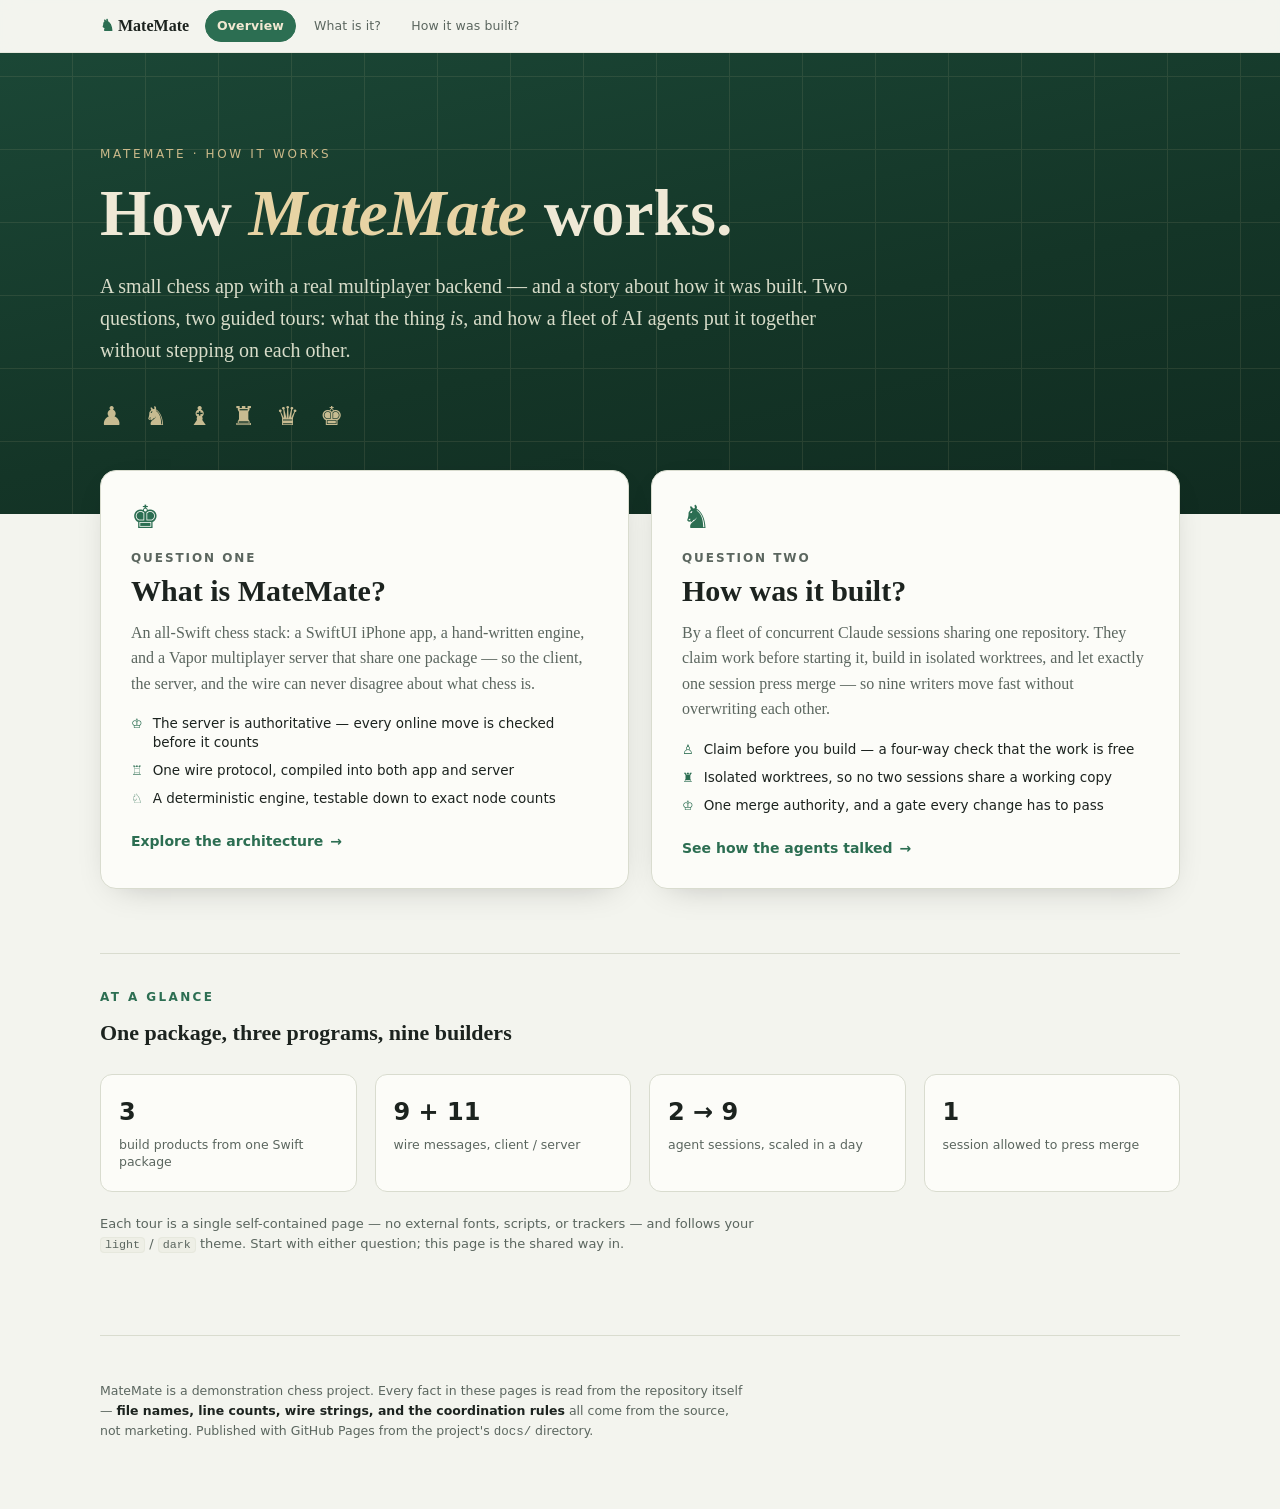
==== docs/index.html @ 02611918 "Docs: add a "How MateMate Works" hub landing page (#174) Add docs/index.html — a small hub / front d" ====
<!doctype html>
<html lang="en">
<head>
<meta charset="utf-8">
<meta name="viewport" content="width=device-width,initial-scale=1">
<meta name="color-scheme" content="light dark">
<title>How MateMate Works</title>
<style>body{margin:0;padding:0}img{max-width:100%}</style>
</head>
<body>

<style>
:root{
  --green:#2C6E52; --green-deep:#1C4A37; --green-hero:#173D2E;
  --buff:#E7D3A4; --buff-soft:#EFE2C0;
  --bg:#F3F4EE; --surface:#FCFCF8; --surface-2:#EEEFE6;
  --ink:#1C231F; --ink-soft:#5B665F; --line:#D9DCCF; --line-soft:#E6E8DD;
  --accent:#2C6E52; --accent-ink:#F1E9D2;
  --mono:ui-monospace,"SF Mono",Menlo,Consolas,monospace;
  --serif:"Iowan Old Style",Palatino,"Palatino Linotype","Book Antiqua",Georgia,serif;
  --sans:-apple-system,BlinkMacSystemFont,"Segoe UI",system-ui,sans-serif;
}
@media (prefers-color-scheme: dark){
  :root{
    --bg:#0F1512; --surface:#161E19; --surface-2:#1C2620;
    --ink:#E8EBE3; --ink-soft:#98A59B; --line:#2A362E; --line-soft:#222D26;
    --accent:#82CBA6; --accent-ink:#0F1512;
    --buff:#D9C186; --buff-soft:#3A3323;
  }
}
:root[data-theme="light"]{
  --bg:#F3F4EE; --surface:#FCFCF8; --surface-2:#EEEFE6;
  --ink:#1C231F; --ink-soft:#5B665F; --line:#D9DCCF; --line-soft:#E6E8DD;
  --accent:#2C6E52; --accent-ink:#F1E9D2; --buff:#E7D3A4; --buff-soft:#EFE2C0;
}
:root[data-theme="dark"]{
  --bg:#0F1512; --surface:#161E19; --surface-2:#1C2620;
  --ink:#E8EBE3; --ink-soft:#98A59B; --line:#2A362E; --line-soft:#222D26;
  --accent:#82CBA6; --accent-ink:#0F1512; --buff:#D9C186; --buff-soft:#3A3323;
}
html{scroll-behavior:smooth}
@media (prefers-reduced-motion: reduce){
  html{scroll-behavior:auto}
  *,*::before,*::after{transition-duration:.01ms!important;animation-duration:.01ms!important;animation-iteration-count:1!important}
}
body{background:var(--bg);color:var(--ink);font-family:var(--serif);line-height:1.6;margin:0;
  font-size:17px;-webkit-font-smoothing:antialiased}
h1,h2,h3,h4{text-wrap:balance;margin:0}
a{color:var(--accent)}
:focus-visible{outline:2px solid var(--accent);outline-offset:2px;border-radius:2px}
.wrap{max-width:1080px;margin:0 auto;padding:0 24px}

/* ---------- shared cross-page nav ---------- */
nav{position:sticky;top:0;z-index:40;background:color-mix(in srgb, var(--bg) 86%, transparent);
  backdrop-filter:blur(10px);-webkit-backdrop-filter:blur(10px);border-bottom:1px solid var(--line-soft)}
nav .wrap{display:flex;align-items:center;gap:8px 16px;padding-top:10px;padding-bottom:10px;overflow-x:auto}
nav .brand{font-family:var(--serif);font-weight:700;font-size:16px;white-space:nowrap;color:var(--ink);text-decoration:none;flex:none}
nav .brand .kn{color:var(--accent)}
nav .sitenav{display:flex;gap:6px;flex:none}
nav a.site{font-family:var(--sans);font-size:12.5px;letter-spacing:.01em;text-decoration:none;
  color:var(--ink-soft);white-space:nowrap;padding:5px 11px;border-radius:99px;border:1px solid transparent}
nav a.site:hover{color:var(--accent);border-color:var(--line)}
nav a.site[aria-current="page"]{color:var(--accent-ink);background:var(--accent);border-color:var(--accent);font-weight:600}

/* ---------- hero (deliberately green in both themes) ---------- */
header.hero{background:linear-gradient(168deg,#1B4736 0%,#143527 58%,#102B20 100%);color:#EFE9D6;position:relative;overflow:hidden}
header.hero::before{content:"";position:absolute;inset:0;opacity:.10;pointer-events:none;
  background:
    repeating-linear-gradient(0deg, transparent 0 72px, #E7D3A4 72px 73px),
    repeating-linear-gradient(90deg, transparent 0 72px, #E7D3A4 72px 73px)}
.hero .wrap{position:relative;padding-top:92px;padding-bottom:76px}
.eyebrow{font-family:var(--sans);font-size:12px;letter-spacing:.22em;text-transform:uppercase;color:#CBB98A}
.hero h1{font-size:clamp(40px,6.4vw,66px);line-height:1.06;font-weight:700;margin:14px 0 0;max-width:13em}
.hero h1 em{font-style:italic;color:#E7D3A4}
.hero p.lede{font-size:clamp(17px,2.2vw,20px);max-width:38em;color:#D8DCC9;margin:22px 0 0}
.hero .glyphrow{margin-top:30px;font-size:26px;letter-spacing:.28em;color:#E7D3A4;opacity:.85}

/* ---------- entry cards (question-based) ---------- */
.entries{display:grid;grid-template-columns:1fr 1fr;gap:22px;margin-top:-44px;position:relative;z-index:5}
.entry{background:var(--surface);border:1px solid var(--line);border-radius:16px;padding:30px 30px 28px;
  text-decoration:none;color:var(--ink);display:flex;flex-direction:column;
  box-shadow:0 10px 34px -18px rgba(0,0,0,.30);transition:transform .18s,border-color .18s,box-shadow .18s}
.entry:hover{transform:translateY(-3px);border-color:var(--accent);box-shadow:0 16px 40px -18px rgba(0,0,0,.4)}
.entry .glyph{font-size:32px;color:var(--accent);line-height:1}
.entry .q{font-family:var(--sans);font-size:12px;letter-spacing:.16em;text-transform:uppercase;color:var(--ink-soft);
  font-weight:600;margin:16px 0 6px}
.entry h2{font-size:clamp(24px,3vw,30px);font-weight:700;line-height:1.12}
.entry p{font-size:16px;color:var(--ink-soft);margin:12px 0 0}
.entry ul{list-style:none;margin:18px 0 0;padding:0;display:flex;flex-direction:column;gap:9px}
.entry li{font-family:var(--sans);font-size:13.5px;color:var(--ink);display:flex;gap:10px;align-items:baseline;line-height:1.4}
.entry li .pc{color:var(--accent);font-size:13px;flex:none}
.entry .cta{margin-top:22px;font-family:var(--sans);font-size:14px;font-weight:650;color:var(--accent);
  display:inline-flex;align-items:center;gap:7px}
.entry:hover .cta .arw{transform:translateX(4px)}
.entry .cta .arw{transition:transform .18s}

/* ---------- at a glance ---------- */
.glance{margin-top:64px;padding:34px 0 8px;border-top:1px solid var(--line)}
.glance .sec-eyebrow{font-family:var(--sans);font-size:12px;letter-spacing:.2em;text-transform:uppercase;color:var(--accent);font-weight:600}
.glance h3{font-size:22px;font-weight:700;margin:8px 0 24px}
.facts{display:grid;grid-template-columns:repeat(4,1fr);gap:18px}
.fact{background:var(--surface);border:1px solid var(--line);border-radius:12px;padding:18px 18px 20px}
.fact b{display:block;font-family:var(--sans);font-size:24px;font-weight:700;color:var(--ink);font-variant-numeric:tabular-nums}
.fact span{font-family:var(--sans);font-size:12.5px;color:var(--ink-soft);display:block;margin-top:4px;line-height:1.4}
.glance p.note{font-family:var(--sans);font-size:13px;color:var(--ink-soft);margin:22px 0 0;max-width:52em}
.glance p.note code{font-family:var(--mono);font-size:.9em;background:var(--surface-2);border:1px solid var(--line-soft);border-radius:4px;padding:0 4px}

/* ---------- footer ---------- */
footer{margin-top:72px;border-top:1px solid var(--line);padding:32px 0 56px;font-family:var(--sans)}
footer .prov{font-size:12.5px;color:var(--ink-soft);max-width:52em;line-height:1.6}
footer .prov code{font-family:var(--mono)}
footer .prov b{color:var(--ink);font-weight:600}

@media (max-width:760px){
  .entries{grid-template-columns:1fr;margin-top:-30px}
  .facts{grid-template-columns:1fr 1fr}
}
</style>

<nav aria-label="MateMate — how it works">
  <div class="wrap">
    <a class="brand" href="./"><span class="kn">♞</span> MateMate</a>
    <div class="sitenav">
      <a class="site" href="./" aria-current="page">Overview</a>
      <a class="site" href="architecture/">What is it?</a>
      <a class="site" href="the-fleet/">How it was built?</a>
    </div>
  </div>
</nav>

<header class="hero" id="top">
  <div class="wrap">
    <div class="eyebrow">MateMate · How it works</div>
    <h1>How <em>MateMate</em> works.</h1>
    <p class="lede">A small chess app with a real multiplayer backend — and a story about how it
      was built. Two questions, two guided tours: what the thing <em>is</em>, and how a fleet of
      AI agents put it together without stepping on each other.</p>
    <div class="glyphrow" aria-hidden="true">♟ ♞ ♝ ♜ ♛ ♚</div>
  </div>
</header>

<main class="wrap">

  <div class="entries">
    <a class="entry" href="architecture/">
      <div class="glyph">♚</div>
      <div class="q">Question one</div>
      <h2>What is MateMate?</h2>
      <p>An all-Swift chess stack: a SwiftUI iPhone app, a hand-written engine, and a Vapor
        multiplayer server that share one package — so the client, the server, and the wire can
        never disagree about what chess is.</p>
      <ul>
        <li><span class="pc">♔</span> The server is authoritative — every online move is checked before it counts</li>
        <li><span class="pc">♖</span> One wire protocol, compiled into both app and server</li>
        <li><span class="pc">♘</span> A deterministic engine, testable down to exact node counts</li>
      </ul>
      <span class="cta">Explore the architecture <span class="arw">→</span></span>
    </a>

    <a class="entry" href="the-fleet/">
      <div class="glyph">♞</div>
      <div class="q">Question two</div>
      <h2>How was it built?</h2>
      <p>By a fleet of concurrent Claude sessions sharing one repository. They claim work before
        starting it, build in isolated worktrees, and let exactly one session press merge — so
        nine writers move fast without overwriting each other.</p>
      <ul>
        <li><span class="pc">♙</span> Claim before you build — a four-way check that the work is free</li>
        <li><span class="pc">♜</span> Isolated worktrees, so no two sessions share a working copy</li>
        <li><span class="pc">♔</span> One merge authority, and a gate every change has to pass</li>
      </ul>
      <span class="cta">See how the agents talked <span class="arw">→</span></span>
    </a>
  </div>

  <div class="glance">
    <div class="sec-eyebrow">At a glance</div>
    <h3>One package, three programs, nine builders</h3>
    <div class="facts">
      <div class="fact"><b>3</b><span>build products from one Swift package</span></div>
      <div class="fact"><b>9 + 11</b><span>wire messages, client / server</span></div>
      <div class="fact"><b>2 → 9</b><span>agent sessions, scaled in a day</span></div>
      <div class="fact"><b>1</b><span>session allowed to press merge</span></div>
    </div>
    <p class="note">Each tour is a single self-contained page — no external fonts, scripts, or
      trackers — and follows your <code>light</code> / <code>dark</code> theme. Start with either
      question; this page is the shared way in.</p>
  </div>

  <footer>
    <p class="prov">MateMate is a demonstration chess project. Every fact in these pages is read
      from the repository itself — <b>file names, line counts, wire strings, and the coordination
      rules</b> all come from the source, not marketing. Published with GitHub Pages from the
      project's <code>docs/</code> directory.</p>
  </footer>

</main>

</body>
</html>
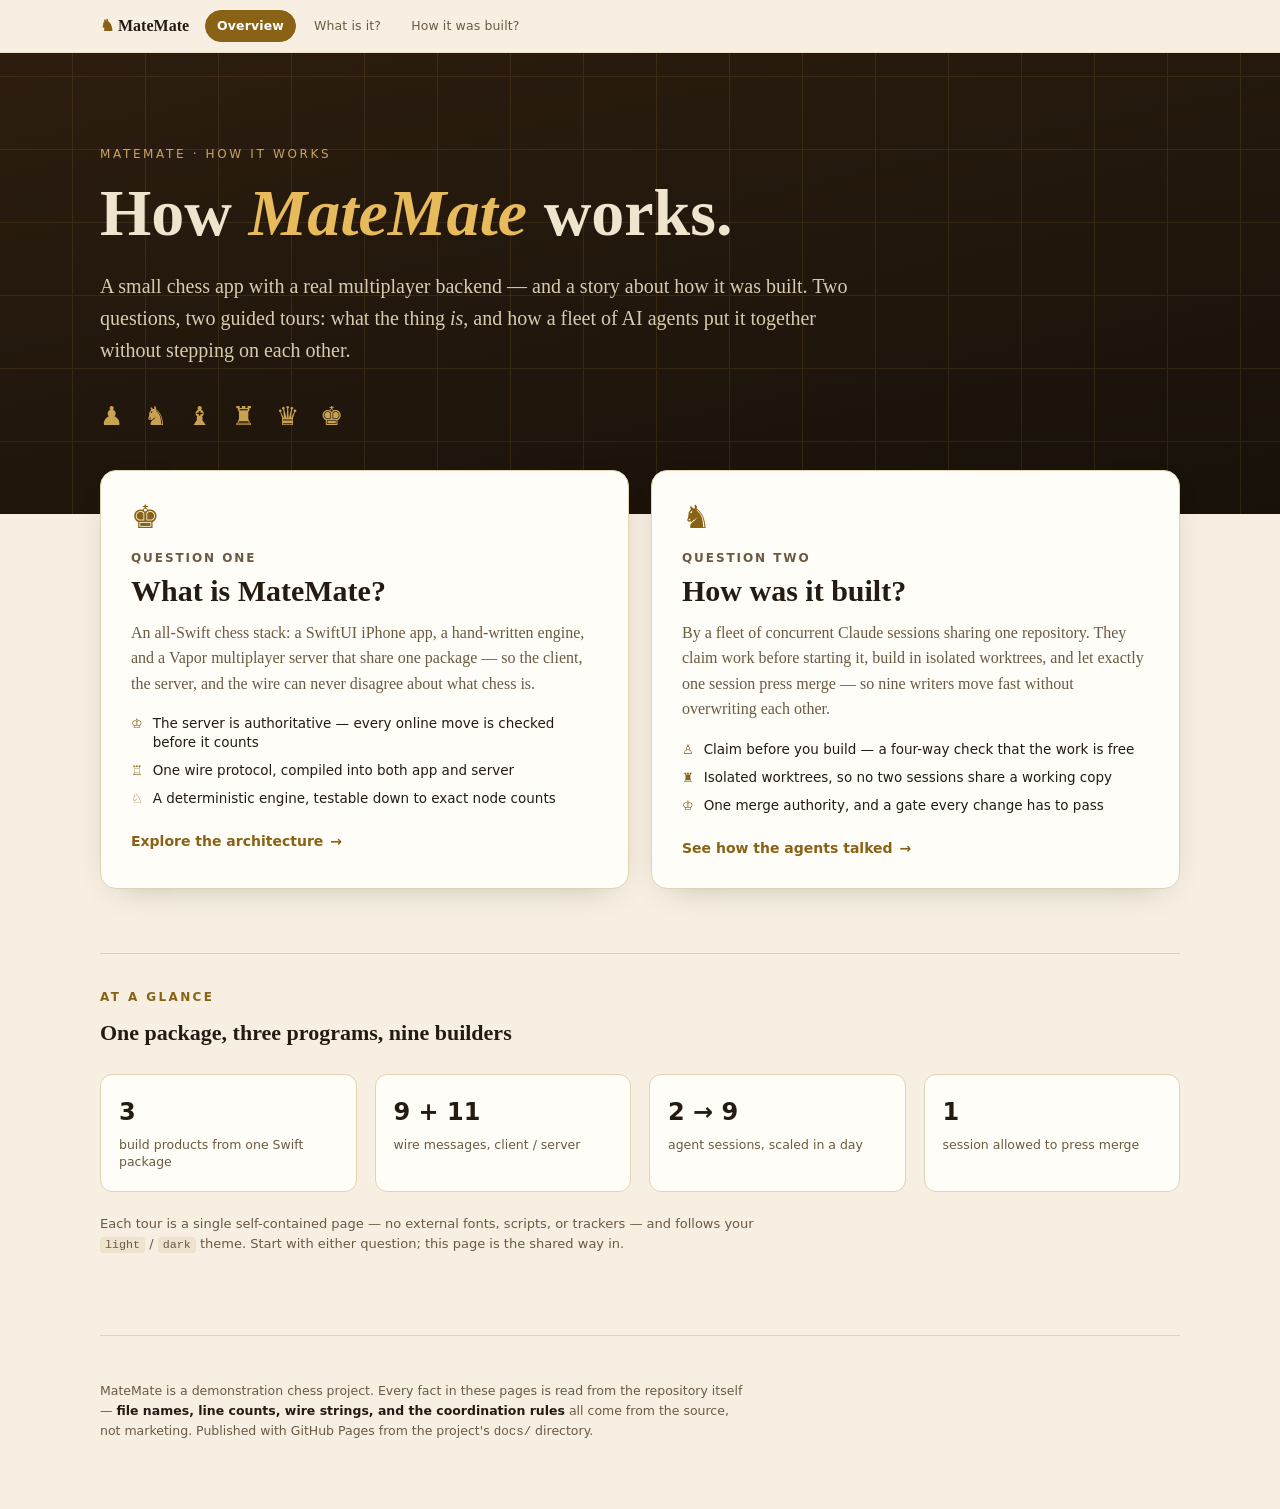
==== commit 2feca465: "Docs: give the home page the real MateMate moodboard identity docs/index.html invented its own green" ====
--- a/docs/index.html
+++ b/docs/index.html
@@ -11,32 +11,39 @@
 
 <style>
 :root{
-  --green:#2C6E52; --green-deep:#1C4A37; --green-hero:#173D2E;
-  --buff:#E7D3A4; --buff-soft:#EFE2C0;
-  --bg:#F3F4EE; --surface:#FCFCF8; --surface-2:#EEEFE6;
-  --ink:#1C231F; --ink-soft:#5B665F; --line:#D9DCCF; --line-soft:#E6E8DD;
-  --accent:#2C6E52; --accent-ink:#F1E9D2;
+  /* MateMate identity (docs/design/moodboard): brass light / gold dark,
+     cream/walnut surfaces — never default iOS blue, never an invented hue. */
+  --bg:#F6EFE2; --surface:#FFFDF8; --surface-2:#EEE4CE;
+  --ink:#241C12; --ink-soft:#6B5A42; --line:#E2D3B3; --line-soft:#ECE1C8;
+  --accent:#8A6216; --accent-ink:#FFFFFF;
   --mono:ui-monospace,"SF Mono",Menlo,Consolas,monospace;
   --serif:"Iowan Old Style",Palatino,"Palatino Linotype","Book Antiqua",Georgia,serif;
   --sans:-apple-system,BlinkMacSystemFont,"Segoe UI",system-ui,sans-serif;
+
+  /* The hero is a permanently dark, walnut-toned surface in both page themes
+     — like the app's own dark mode, so it always pairs with gold (the
+     dark-surface half of the accent), never brass. Deliberately walnut in
+     both themes, the way the original hero was deliberately green in both. */
+  --hero-grad:linear-gradient(168deg,#2C1D0F 0%,#20160C 58%,#171109 100%);
+  --hero-pattern:#E7BA5C; --hero-ink:#EFE4CD; --hero-eyebrow:#C7A465;
+  --hero-em:#E7BA5C; --hero-lede:#D9CBAE; --hero-glyph:#E7BA5C;
 }
 @media (prefers-color-scheme: dark){
   :root{
-    --bg:#0F1512; --surface:#161E19; --surface-2:#1C2620;
-    --ink:#E8EBE3; --ink-soft:#98A59B; --line:#2A362E; --line-soft:#222D26;
-    --accent:#82CBA6; --accent-ink:#0F1512;
-    --buff:#D9C186; --buff-soft:#3A3323;
+    --bg:#171109; --surface:#251C11; --surface-2:#2E2213;
+    --ink:#EFE6D3; --ink-soft:#B0A088; --line:#3B2C18; --line-soft:#2A2013;
+    --accent:#E7BA5C; --accent-ink:#1F1F1F;
   }
 }
 :root[data-theme="light"]{
-  --bg:#F3F4EE; --surface:#FCFCF8; --surface-2:#EEEFE6;
-  --ink:#1C231F; --ink-soft:#5B665F; --line:#D9DCCF; --line-soft:#E6E8DD;
-  --accent:#2C6E52; --accent-ink:#F1E9D2; --buff:#E7D3A4; --buff-soft:#EFE2C0;
+  --bg:#F6EFE2; --surface:#FFFDF8; --surface-2:#EEE4CE;
+  --ink:#241C12; --ink-soft:#6B5A42; --line:#E2D3B3; --line-soft:#ECE1C8;
+  --accent:#8A6216; --accent-ink:#FFFFFF;
 }
 :root[data-theme="dark"]{
-  --bg:#0F1512; --surface:#161E19; --surface-2:#1C2620;
-  --ink:#E8EBE3; --ink-soft:#98A59B; --line:#2A362E; --line-soft:#222D26;
-  --accent:#82CBA6; --accent-ink:#0F1512; --buff:#D9C186; --buff-soft:#3A3323;
+  --bg:#171109; --surface:#251C11; --surface-2:#2E2213;
+  --ink:#EFE6D3; --ink-soft:#B0A088; --line:#3B2C18; --line-soft:#2A2013;
+  --accent:#E7BA5C; --accent-ink:#1F1F1F;
 }
 html{scroll-behavior:smooth}
 @media (prefers-reduced-motion: reduce){
@@ -62,18 +69,18 @@
 nav a.site:hover{color:var(--accent);border-color:var(--line)}
 nav a.site[aria-current="page"]{color:var(--accent-ink);background:var(--accent);border-color:var(--accent);font-weight:600}
 
-/* ---------- hero (deliberately green in both themes) ---------- */
-header.hero{background:linear-gradient(168deg,#1B4736 0%,#143527 58%,#102B20 100%);color:#EFE9D6;position:relative;overflow:hidden}
+/* ---------- hero (deliberately walnut in both themes) ---------- */
+header.hero{background:var(--hero-grad);color:var(--hero-ink);position:relative;overflow:hidden}
 header.hero::before{content:"";position:absolute;inset:0;opacity:.10;pointer-events:none;
   background:
-    repeating-linear-gradient(0deg, transparent 0 72px, #E7D3A4 72px 73px),
-    repeating-linear-gradient(90deg, transparent 0 72px, #E7D3A4 72px 73px)}
+    repeating-linear-gradient(0deg, transparent 0 72px, var(--hero-pattern) 72px 73px),
+    repeating-linear-gradient(90deg, transparent 0 72px, var(--hero-pattern) 72px 73px)}
 .hero .wrap{position:relative;padding-top:92px;padding-bottom:76px}
-.eyebrow{font-family:var(--sans);font-size:12px;letter-spacing:.22em;text-transform:uppercase;color:#CBB98A}
+.eyebrow{font-family:var(--sans);font-size:12px;letter-spacing:.22em;text-transform:uppercase;color:var(--hero-eyebrow)}
 .hero h1{font-size:clamp(40px,6.4vw,66px);line-height:1.06;font-weight:700;margin:14px 0 0;max-width:13em}
-.hero h1 em{font-style:italic;color:#E7D3A4}
-.hero p.lede{font-size:clamp(17px,2.2vw,20px);max-width:38em;color:#D8DCC9;margin:22px 0 0}
-.hero .glyphrow{margin-top:30px;font-size:26px;letter-spacing:.28em;color:#E7D3A4;opacity:.85}
+.hero h1 em{font-style:italic;color:var(--hero-em)}
+.hero p.lede{font-size:clamp(17px,2.2vw,20px);max-width:38em;color:var(--hero-lede);margin:22px 0 0}
+.hero .glyphrow{margin-top:30px;font-size:26px;letter-spacing:.28em;color:var(--hero-glyph);opacity:.85}
 
 /* ---------- entry cards (question-based) ---------- */
 .entries{display:grid;grid-template-columns:1fr 1fr;gap:22px;margin-top:-44px;position:relative;z-index:5}
